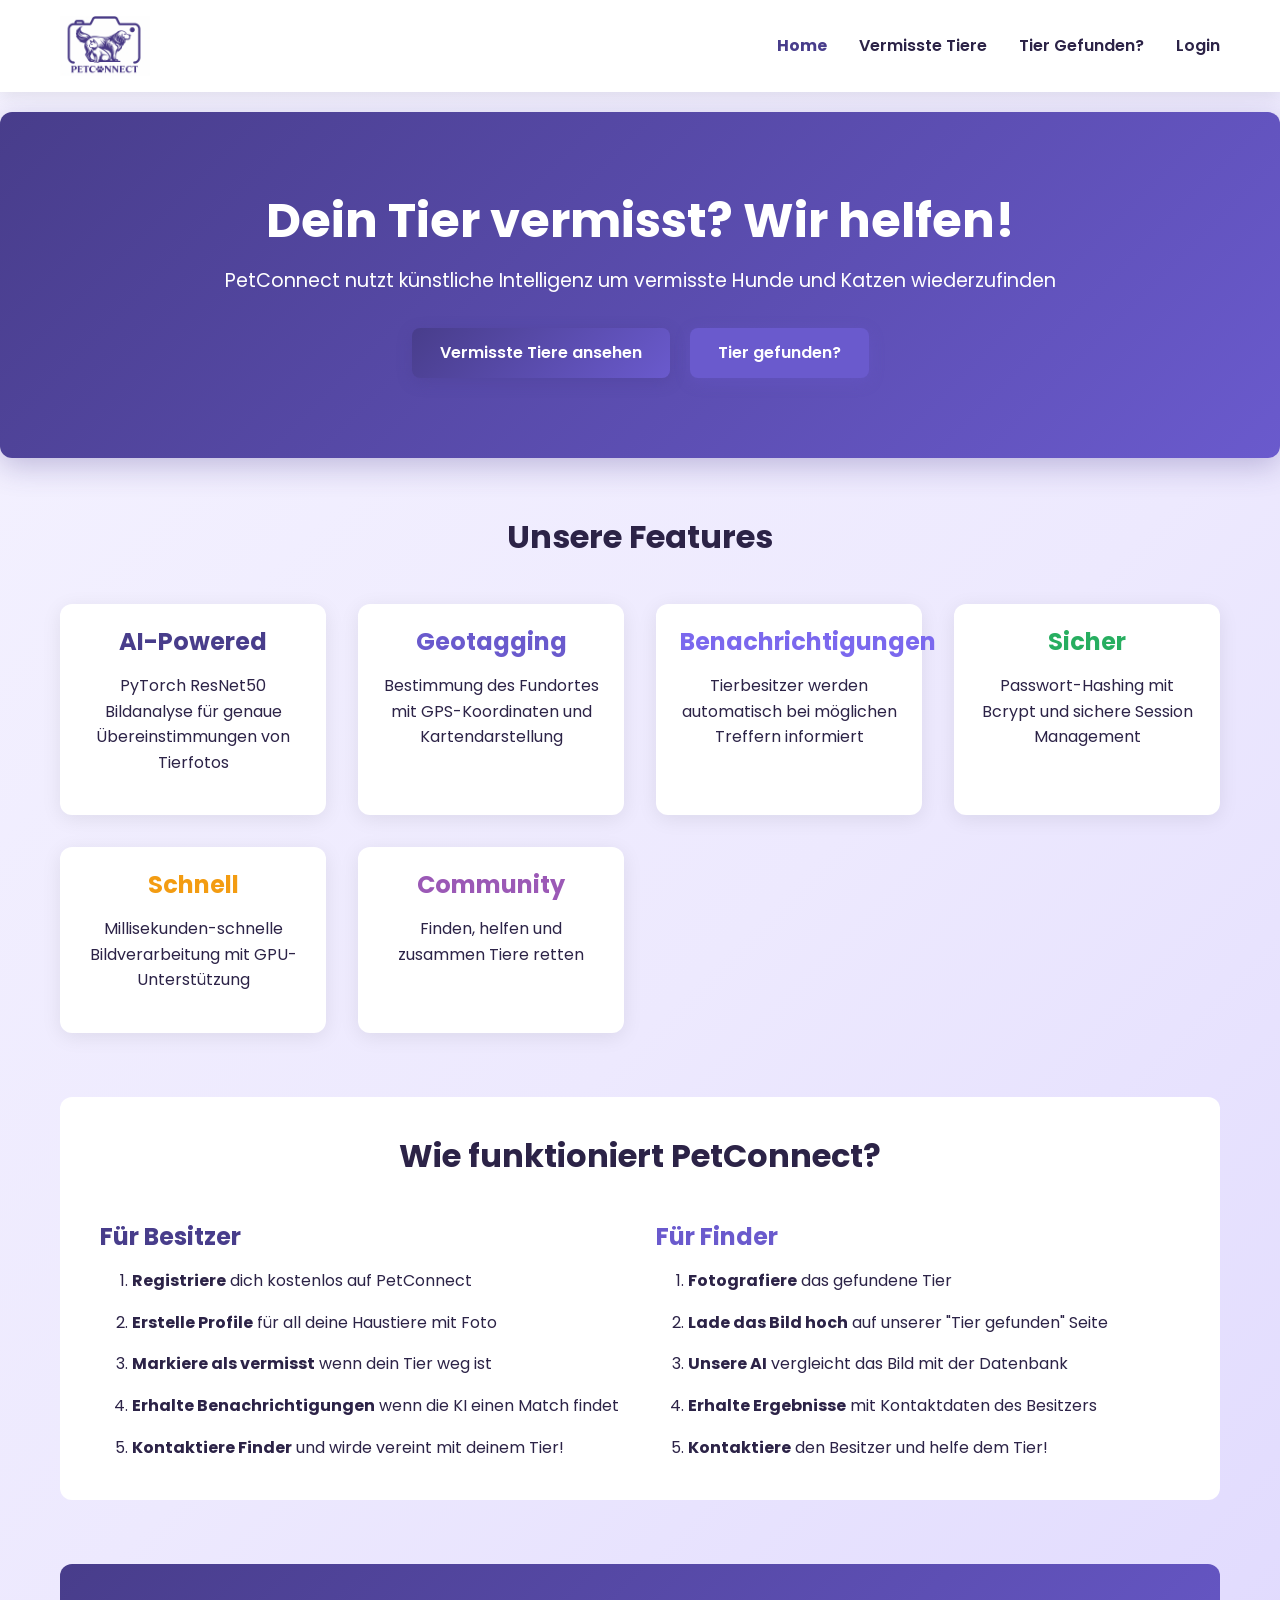
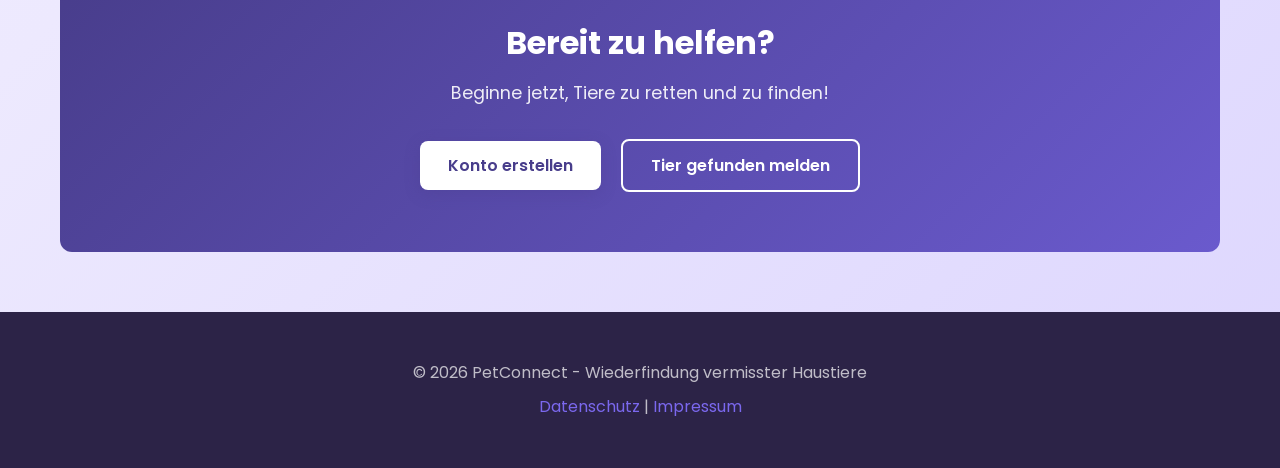
==== frontend/pages/index.html @ 3c63c9ba "Alles" ====
<!DOCTYPE html>
<html lang="de">
<head>
    <meta charset="UTF-8">
    <meta name="viewport" content="width=device-width, initial-scale=1.0">
    <title>Startseite - PetConnect</title>
    <link rel="stylesheet" href="../css/styles.css">
</head>
<body>
    <!-- Navigation -->
    <header>
        <div class="container">
            <nav>
                <div class="logo">
                    <img src="../assets/petconnect-logo.png" alt="PetConnect Logo" class="logo-image">
                </div>
                <ul class="nav-links">
                    <li><a href="index.html" style="color: var(--primary);"><strong>Home</strong></a></li>
                    <li><a href="missing-pets.html">Vermisste Tiere</a></li>
                    <li><a href="found.html">Tier Gefunden?</a></li>
                    <li><a href="login.html">Login</a></li>
                </ul>
            </nav>
        </div>
    </header>

    <!-- Hero Section -->
    <div class="hero">
        <div class="container">
            <h1>Dein Tier vermisst? Wir helfen!</h1>
            <p>PetConnect nutzt künstliche Intelligenz um vermisste Hunde und Katzen wiederzufinden</p>
            <div style="margin-top: 2rem;">
                <a href="missing-pets.html" class="btn btn-primary" style="margin-right: 1rem;">
                    Vermisste Tiere ansehen
                </a>
                <a href="found.html" class="btn btn-secondary">
                    Tier gefunden?
                </a>
            </div>
        </div>
    </div>

    <!-- Features -->
    <main class="container" style="margin-bottom: 60px;">
        <section style="margin-bottom: 4rem;">
            <h2 style="text-align: center; margin-bottom: 3rem;">Unsere Features</h2>
            
            <div class="grid grid-3">
                <div class="card" style="text-align: center;">
                    <h3 style="color: var(--primary); margin-bottom: 1rem;">AI-Powered</h3>
                    <p>PyTorch ResNet50 Bildanalyse für genaue Übereinstimmungen von Tierfotos</p>
                </div>
                
                <div class="card" style="text-align: center;">
                    <h3 style="color: var(--secondary); margin-bottom: 1rem;">Geotagging</h3>
                    <p>Bestimmung des Fundortes mit GPS-Koordinaten und Kartendarstellung</p>
                </div>
                
                <div class="card" style="text-align: center;">
                    <h3 style="color: var(--accent); margin-bottom: 1rem;">Benachrichtigungen</h3>
                    <p>Tierbesitzer werden automatisch bei möglichen Treffern informiert</p>
                </div>
                
                <div class="card" style="text-align: center;">
                    <h3 style="color: var(--success); margin-bottom: 1rem;">Sicher</h3>
                    <p>Passwort-Hashing mit Bcrypt und sichere Session Management</p>
                </div>
                
                <div class="card" style="text-align: center;">
                    <h3 style="color: var(--warning); margin-bottom: 1rem;">Schnell</h3>
                    <p>Millisekunden-schnelle Bildverarbeitung mit GPU-Unterstützung</p>
                </div>
                
                <div class="card" style="text-align: center;">
                    <h3 style="color: #9B59B6; margin-bottom: 1rem;">Community</h3>
                    <p>Finden, helfen und zusammen Tiere retten</p>
                </div>
            </div>
        </section>

        <!-- How it Works -->
        <section style="background: white; padding: 40px; border-radius: 12px; margin-bottom: 4rem;">
            <h2 style="text-align: center; margin-bottom: 3rem;">Wie funktioniert PetConnect?</h2>
            
            <div class="grid grid-2">
                <div>
                    <h3 style="color: var(--primary); margin-bottom: 1rem;">Für Besitzer</h3>
                    <ol style="list-style: decimal; margin-left: 2rem; color: var(--dark);">
                        <li style="margin-bottom: 1rem;">
                            <strong>Registriere</strong> dich kostenlos auf PetConnect
                        </li>
                        <li style="margin-bottom: 1rem;">
                            <strong>Erstelle Profile</strong> für all deine Haustiere mit Foto
                        </li>
                        <li style="margin-bottom: 1rem;">
                            <strong>Markiere als vermisst</strong> wenn dein Tier weg ist
                        </li>
                        <li style="margin-bottom: 1rem;">
                            <strong>Erhalte Benachrichtigungen</strong> wenn die KI einen Match findet
                        </li>
                        <li>
                            <strong>Kontaktiere Finder</strong> und wirde vereint mit deinem Tier!
                        </li>
                    </ol>
                </div>
                
                <div>
                    <h3 style="color: var(--secondary); margin-bottom: 1rem;">Für Finder</h3>
                    <ol style="list-style: decimal; margin-left: 2rem; color: var(--dark);">
                        <li style="margin-bottom: 1rem;">
                            <strong>Fotografiere</strong> das gefundene Tier
                        </li>
                        <li style="margin-bottom: 1rem;">
                            <strong>Lade das Bild hoch</strong> auf unserer "Tier gefunden" Seite
                        </li>
                        <li style="margin-bottom: 1rem;">
                            <strong>Unsere AI</strong> vergleicht das Bild mit der Datenbank
                        </li>
                        <li style="margin-bottom: 1rem;">
                            <strong>Erhalte Ergebnisse</strong> mit Kontaktdaten des Besitzers
                        </li>
                        <li>
                            <strong>Kontaktiere</strong> den Besitzer und helfe dem Tier!
                        </li>
                    </ol>
                </div>
            </div>
        </section>

        <!-- CTA -->
        <section style="background: linear-gradient(135deg, var(--primary) 0%, var(--secondary) 100%); 
                        color: white; padding: 60px 40px; border-radius: 12px; text-align: center;">
            <h2 style="color: white; margin-bottom: 1rem;">Bereit zu helfen?</h2>
            <p style="font-size: 1.1rem; margin-bottom: 2rem; color: rgba(255,255,255,0.9);">
                Beginne jetzt, Tiere zu retten und zu finden!
            </p>
            <div>
                <a href="login.html" class="btn btn-primary" style="background: white; color: var(--primary); margin-right: 1rem;">
                    Konto erstellen
                </a>
                <a href="found.html" class="btn btn-outline" style="border-color: white; color: white;">
                    Tier gefunden melden
                </a>
            </div>
        </section>
    </main>

    <!-- Footer -->
    <footer>
        <p>&copy; 2026 PetConnect - Wiederfindung vermisster Haustiere</p>
        <p><a href="#">Datenschutz</a> | <a href="#">Impressum</a></p>
    </footer>

    <script src="../js/api.js"></script>
</body>
</html>
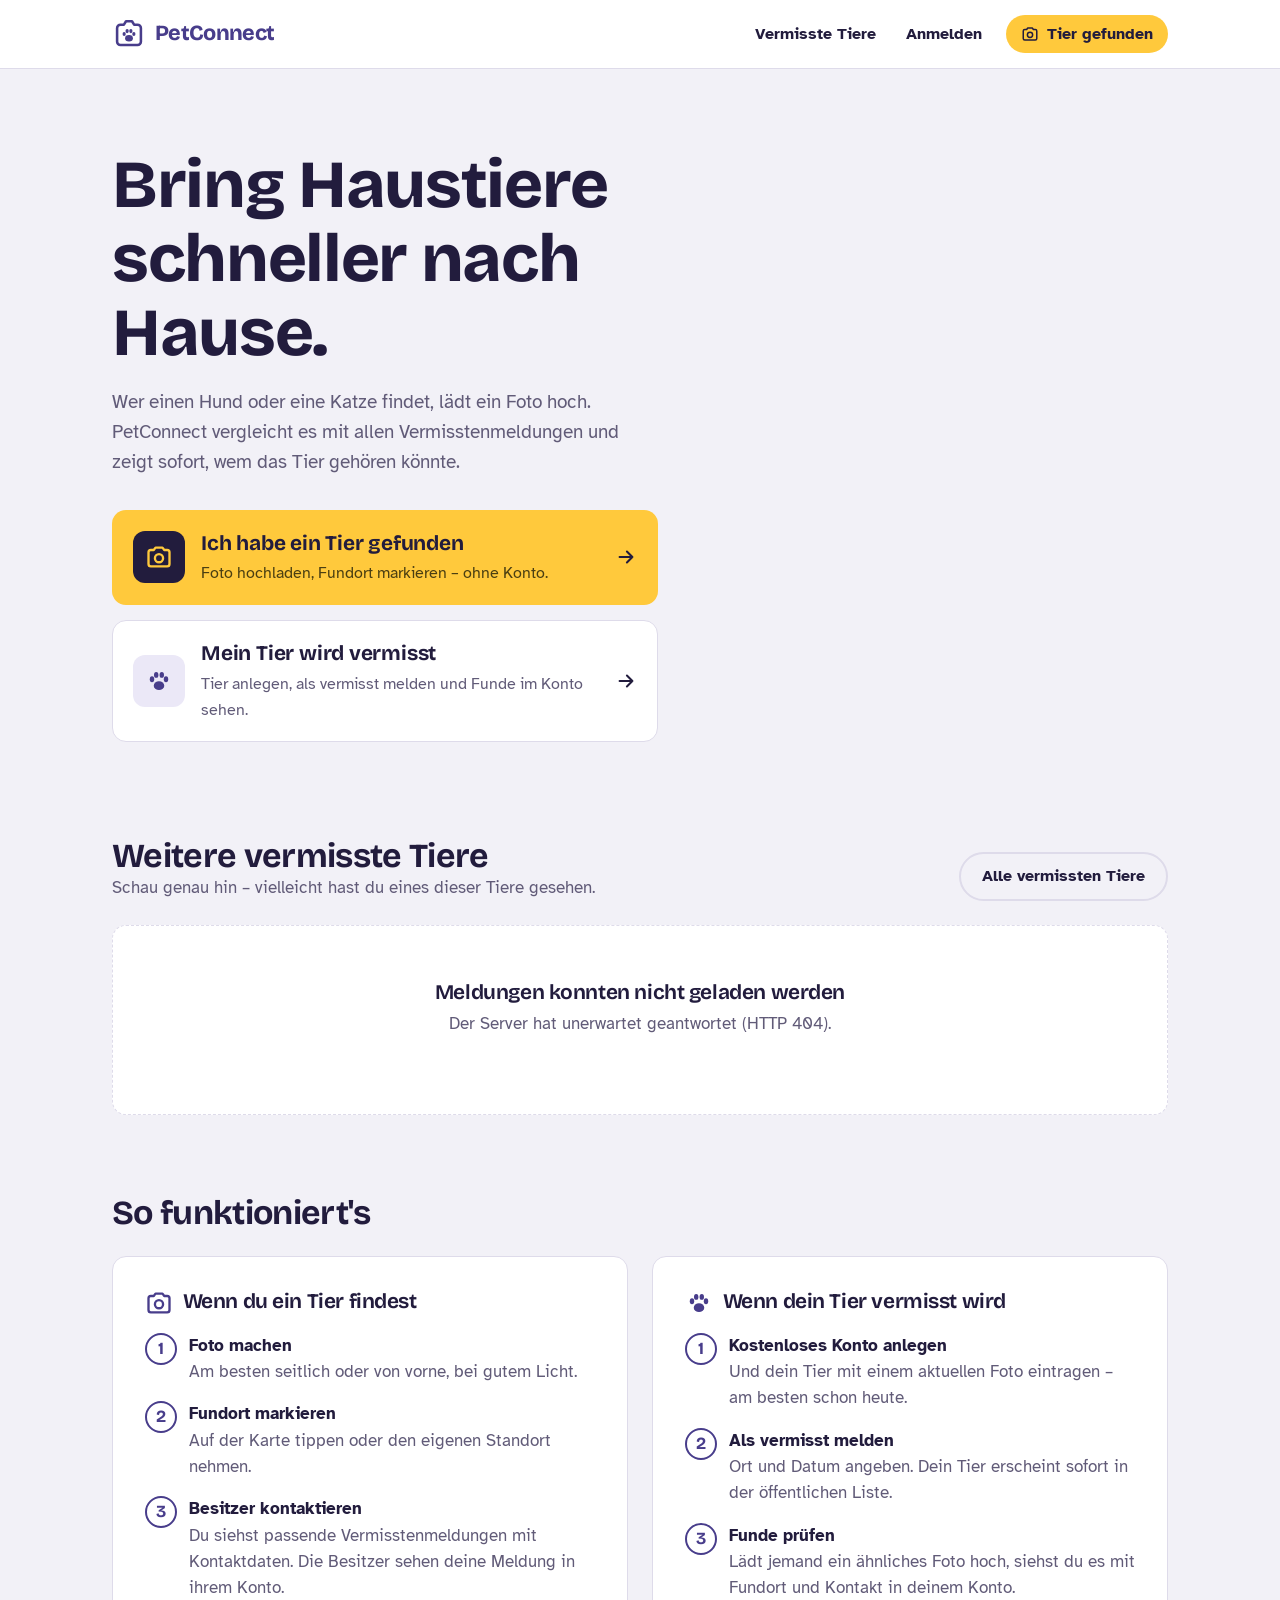
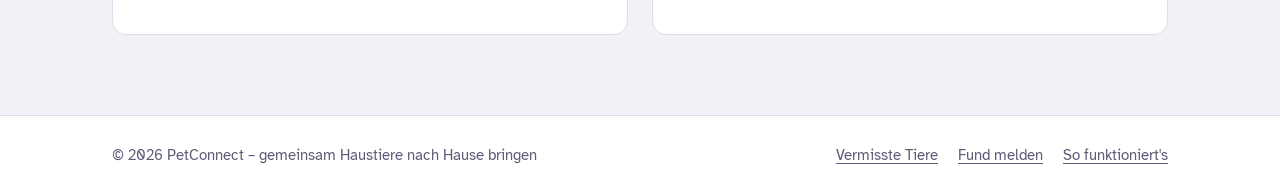
==== commit 1fa63ebf: "Redesign frontend and add owner match view Design - new design system: logo violet + flyer yellow, m" ====
--- a/frontend/pages/index.html
+++ b/frontend/pages/index.html
@@ -3,154 +3,123 @@
 <head>
     <meta charset="UTF-8">
     <meta name="viewport" content="width=device-width, initial-scale=1.0">
-    <title>Startseite - PetConnect</title>
+    <title>PetConnect – vermisste Hunde und Katzen wiederfinden</title>
+    <meta name="description" content="Tier gefunden? Foto hochladen und PetConnect zeigt passende Vermisstenmeldungen. Tier vermisst? Meldung aufgeben und Funde direkt im Konto sehen.">
+    <link rel="icon" href="../assets/favicon.svg" type="image/svg+xml">
     <link rel="stylesheet" href="../css/styles.css">
 </head>
-<body>
-    <!-- Navigation -->
-    <header>
-        <div class="container">
-            <nav>
-                <div class="logo">
-                    <img src="../assets/petconnect-logo.png" alt="PetConnect Logo" class="logo-image">
+<body data-page="home">
+    <main>
+        <section class="hero">
+            <div class="wrap hero-grid">
+                <div>
+                    <h1>Bring Haustiere schneller nach Hause.</h1>
+                    <p class="lead">Wer einen Hund oder eine Katze findet, lädt ein Foto hoch. PetConnect vergleicht es mit allen Vermisstenmeldungen und zeigt sofort, wem das Tier gehören könnte.</p>
+
+                    <div class="paths">
+                        <a class="path path-found" href="found.html">
+                            <svg class="path-icon" viewBox="0 0 24 24" fill="none" stroke="currentColor" stroke-width="2" stroke-linecap="round" stroke-linejoin="round" aria-hidden="true"><path d="M3 8a2 2 0 0 1 2-2h2.5l1.5-2h6l1.5 2H19a2 2 0 0 1 2 2v10a2 2 0 0 1-2 2H5a2 2 0 0 1-2-2z"/><circle cx="12" cy="13" r="3.5"/></svg>
+                            <div>
+                                <strong>Ich habe ein Tier gefunden</strong>
+                                <span>Foto hochladen, Fundort markieren – ohne Konto.</span>
+                            </div>
+                            <svg class="path-arrow" viewBox="0 0 24 24" fill="none" stroke="currentColor" stroke-width="2.2" stroke-linecap="round" stroke-linejoin="round" aria-hidden="true"><path d="M5 12h14M13 6l6 6-6 6"/></svg>
+                        </a>
+                        <a class="path path-missing" href="dashboard.html">
+                            <svg class="path-icon" viewBox="0 0 24 24" fill="currentColor" aria-hidden="true"><ellipse cx="12" cy="16" rx="4.5" ry="3.8"/><ellipse cx="6" cy="10.5" rx="1.9" ry="2.5"/><ellipse cx="9.6" cy="6.8" rx="1.9" ry="2.5"/><ellipse cx="14.4" cy="6.8" rx="1.9" ry="2.5"/><ellipse cx="18" cy="10.5" rx="1.9" ry="2.5"/></svg>
+                            <div>
+                                <strong>Mein Tier wird vermisst</strong>
+                                <span>Tier anlegen, als vermisst melden und Funde im Konto sehen.</span>
+                            </div>
+                            <svg class="path-arrow" viewBox="0 0 24 24" fill="none" stroke="currentColor" stroke-width="2.2" stroke-linecap="round" stroke-linejoin="round" aria-hidden="true"><path d="M5 12h14M13 6l6 6-6 6"/></svg>
+                        </a>
+                    </div>
                 </div>
-                <ul class="nav-links">
-                    <li><a href="index.html" style="color: var(--primary);"><strong>Home</strong></a></li>
-                    <li><a href="missing-pets.html">Vermisste Tiere</a></li>
-                    <li><a href="found.html">Tier Gefunden?</a></li>
-                    <li><a href="login.html">Login</a></li>
-                </ul>
-            </nav>
-        </div>
-    </header>
 
-    <!-- Hero Section -->
-    <div class="hero">
-        <div class="container">
-            <h1>Dein Tier vermisst? Wir helfen!</h1>
-            <p>PetConnect nutzt künstliche Intelligenz um vermisste Hunde und Katzen wiederzufinden</p>
-            <div style="margin-top: 2rem;">
-                <a href="missing-pets.html" class="btn btn-primary" style="margin-right: 1rem;">
-                    Vermisste Tiere ansehen
-                </a>
-                <a href="found.html" class="btn btn-secondary">
-                    Tier gefunden?
-                </a>
-            </div>
-        </div>
-    </div>
-
-    <!-- Features -->
-    <main class="container" style="margin-bottom: 60px;">
-        <section style="margin-bottom: 4rem;">
-            <h2 style="text-align: center; margin-bottom: 3rem;">Unsere Features</h2>
-            
-            <div class="grid grid-3">
-                <div class="card" style="text-align: center;">
-                    <h3 style="color: var(--primary); margin-bottom: 1rem;">AI-Powered</h3>
-                    <p>PyTorch ResNet50 Bildanalyse für genaue Übereinstimmungen von Tierfotos</p>
-                </div>
-                
-                <div class="card" style="text-align: center;">
-                    <h3 style="color: var(--secondary); margin-bottom: 1rem;">Geotagging</h3>
-                    <p>Bestimmung des Fundortes mit GPS-Koordinaten und Kartendarstellung</p>
-                </div>
-                
-                <div class="card" style="text-align: center;">
-                    <h3 style="color: var(--accent); margin-bottom: 1rem;">Benachrichtigungen</h3>
-                    <p>Tierbesitzer werden automatisch bei möglichen Treffern informiert</p>
-                </div>
-                
-                <div class="card" style="text-align: center;">
-                    <h3 style="color: var(--success); margin-bottom: 1rem;">Sicher</h3>
-                    <p>Passwort-Hashing mit Bcrypt und sichere Session Management</p>
-                </div>
-                
-                <div class="card" style="text-align: center;">
-                    <h3 style="color: var(--warning); margin-bottom: 1rem;">Schnell</h3>
-                    <p>Millisekunden-schnelle Bildverarbeitung mit GPU-Unterstützung</p>
-                </div>
-                
-                <div class="card" style="text-align: center;">
-                    <h3 style="color: #9B59B6; margin-bottom: 1rem;">Community</h3>
-                    <p>Finden, helfen und zusammen Tiere retten</p>
+                <div class="hero-board" id="heroBoard" aria-label="Aktuelle Vermisstenmeldungen">
+                    <div class="loading">Aktuelle Meldungen werden geladen …</div>
                 </div>
             </div>
         </section>
 
-        <!-- How it Works -->
-        <section style="background: white; padding: 40px; border-radius: 12px; margin-bottom: 4rem;">
-            <h2 style="text-align: center; margin-bottom: 3rem;">Wie funktioniert PetConnect?</h2>
-            
-            <div class="grid grid-2">
-                <div>
-                    <h3 style="color: var(--primary); margin-bottom: 1rem;">Für Besitzer</h3>
-                    <ol style="list-style: decimal; margin-left: 2rem; color: var(--dark);">
-                        <li style="margin-bottom: 1rem;">
-                            <strong>Registriere</strong> dich kostenlos auf PetConnect
-                        </li>
-                        <li style="margin-bottom: 1rem;">
-                            <strong>Erstelle Profile</strong> für all deine Haustiere mit Foto
-                        </li>
-                        <li style="margin-bottom: 1rem;">
-                            <strong>Markiere als vermisst</strong> wenn dein Tier weg ist
-                        </li>
-                        <li style="margin-bottom: 1rem;">
-                            <strong>Erhalte Benachrichtigungen</strong> wenn die KI einen Match findet
-                        </li>
-                        <li>
-                            <strong>Kontaktiere Finder</strong> und wirde vereint mit deinem Tier!
-                        </li>
-                    </ol>
+        <section class="section">
+            <div class="wrap">
+                <div class="section-head">
+                    <div>
+                        <h2>Weitere vermisste Tiere</h2>
+                        <p class="muted">Schau genau hin – vielleicht hast du eines dieser Tiere gesehen.</p>
+                    </div>
+                    <a class="btn btn-ghost" href="missing-pets.html">Alle vermissten Tiere</a>
                 </div>
-                
-                <div>
-                    <h3 style="color: var(--secondary); margin-bottom: 1rem;">Für Finder</h3>
-                    <ol style="list-style: decimal; margin-left: 2rem; color: var(--dark);">
-                        <li style="margin-bottom: 1rem;">
-                            <strong>Fotografiere</strong> das gefundene Tier
-                        </li>
-                        <li style="margin-bottom: 1rem;">
-                            <strong>Lade das Bild hoch</strong> auf unserer "Tier gefunden" Seite
-                        </li>
-                        <li style="margin-bottom: 1rem;">
-                            <strong>Unsere AI</strong> vergleicht das Bild mit der Datenbank
-                        </li>
-                        <li style="margin-bottom: 1rem;">
-                            <strong>Erhalte Ergebnisse</strong> mit Kontaktdaten des Besitzers
-                        </li>
-                        <li>
-                            <strong>Kontaktiere</strong> den Besitzer und helfe dem Tier!
-                        </li>
-                    </ol>
-                </div>
+                <div class="posters" id="latestPosters"></div>
             </div>
         </section>
 
-        <!-- CTA -->
-        <section style="background: linear-gradient(135deg, var(--primary) 0%, var(--secondary) 100%); 
-                        color: white; padding: 60px 40px; border-radius: 12px; text-align: center;">
-            <h2 style="color: white; margin-bottom: 1rem;">Bereit zu helfen?</h2>
-            <p style="font-size: 1.1rem; margin-bottom: 2rem; color: rgba(255,255,255,0.9);">
-                Beginne jetzt, Tiere zu retten und zu finden!
-            </p>
-            <div>
-                <a href="login.html" class="btn btn-primary" style="background: white; color: var(--primary); margin-right: 1rem;">
-                    Konto erstellen
-                </a>
-                <a href="found.html" class="btn btn-outline" style="border-color: white; color: white;">
-                    Tier gefunden melden
-                </a>
+        <section class="section" id="ablauf">
+            <div class="wrap">
+                <h2 style="margin-bottom: 1.5rem;">So funktioniert's</h2>
+                <div class="flows">
+                    <div class="panel flow">
+                        <h3><svg viewBox="0 0 24 24" fill="none" stroke="currentColor" stroke-width="2" stroke-linecap="round" stroke-linejoin="round" aria-hidden="true"><path d="M3 8a2 2 0 0 1 2-2h2.5l1.5-2h6l1.5 2H19a2 2 0 0 1 2 2v10a2 2 0 0 1-2 2H5a2 2 0 0 1-2-2z"/><circle cx="12" cy="13" r="3.5"/></svg>Wenn du ein Tier findest</h3>
+                        <ol>
+                            <li><div><strong>Foto machen</strong><span>Am besten seitlich oder von vorne, bei gutem Licht.</span></div></li>
+                            <li><div><strong>Fundort markieren</strong><span>Auf der Karte tippen oder den eigenen Standort nehmen.</span></div></li>
+                            <li><div><strong>Besitzer kontaktieren</strong><span>Du siehst passende Vermisstenmeldungen mit Kontaktdaten. Die Besitzer sehen deine Meldung in ihrem Konto.</span></div></li>
+                        </ol>
+                    </div>
+                    <div class="panel flow">
+                        <h3><svg viewBox="0 0 24 24" fill="currentColor" aria-hidden="true"><ellipse cx="12" cy="16" rx="4.5" ry="3.8"/><ellipse cx="6" cy="10.5" rx="1.9" ry="2.5"/><ellipse cx="9.6" cy="6.8" rx="1.9" ry="2.5"/><ellipse cx="14.4" cy="6.8" rx="1.9" ry="2.5"/><ellipse cx="18" cy="10.5" rx="1.9" ry="2.5"/></svg>Wenn dein Tier vermisst wird</h3>
+                        <ol>
+                            <li><div><strong>Kostenloses Konto anlegen</strong><span>Und dein Tier mit einem aktuellen Foto eintragen – am besten schon heute.</span></div></li>
+                            <li><div><strong>Als vermisst melden</strong><span>Ort und Datum angeben. Dein Tier erscheint sofort in der öffentlichen Liste.</span></div></li>
+                            <li><div><strong>Funde prüfen</strong><span>Lädt jemand ein ähnliches Foto hoch, siehst du es mit Fundort und Kontakt in deinem Konto.</span></div></li>
+                        </ol>
+                    </div>
+                </div>
             </div>
         </section>
     </main>
 
-    <!-- Footer -->
-    <footer>
-        <p>&copy; 2026 PetConnect - Wiederfindung vermisster Haustiere</p>
-        <p><a href="#">Datenschutz</a> | <a href="#">Impressum</a></p>
-    </footer>
+    <script src="../js/api.js"></script>
+    <script>
+        let pets = [];
 
-    <script src="../js/api.js"></script>
+        async function loadLatest() {
+            const board = document.getElementById('heroBoard');
+            const grid = document.getElementById('latestPosters');
+            try {
+                const response = await api.get('pets/missing', { limit: 6, offset: 0 });
+                pets = response.pets || [];
+            } catch (e) {
+                board.innerHTML = '';
+                grid.innerHTML = `<div class="empty" style="grid-column: 1/-1"><h3>Meldungen konnten nicht geladen werden</h3><p>${esc(e.message)}</p></div>`;
+                return;
+            }
+
+            if (pets.length === 0) {
+                board.innerHTML = `<div class="empty">${icon('paw')}<h3>Gerade wird kein Tier vermisst</h3><p>Trag dein Tier vorsorglich ein, dann bist du im Ernstfall in einer Minute startklar.</p><a class="btn btn-primary" href="login.html">Konto anlegen</a></div>`;
+                grid.closest('.section').hidden = true;
+                return;
+            }
+
+            board.innerHTML = pets.slice(0, 2).map(posterHTML).join('');
+            // Die ersten zwei hängen schon oben – unten nur weitere Meldungen zeigen
+            const more = pets.slice(2);
+            if (more.length) {
+                grid.innerHTML = more.map(posterHTML).join('');
+            } else {
+                grid.closest('.section').hidden = true;
+            }
+        }
+
+        document.addEventListener('click', (e) => {
+            const poster = e.target.closest('.poster');
+            if (!poster) return;
+            const pet = pets.find(p => String(p.id) === poster.dataset.petId);
+            if (pet) openModal(missingPetDetailHTML(pet));
+        });
+
+        loadLatest();
+    </script>
 </body>
 </html>
--- a/frontend/css/styles.css
+++ b/frontend/css/styles.css
@@ -0,0 +1,833 @@
+/* ==========================================================================
+   PetConnect – Stylesheet
+   Leitmotiv: der Vermisst-Aushang. Violett aus dem Logo als Marke,
+   Flyer-Gelb für die wichtigste Aktion ("Tier gefunden").
+   ========================================================================== */
+
+@font-face {
+    font-family: 'Bricolage Grotesque';
+    src: url('../assets/fonts/bricolage-grotesque-latin-wght-normal.woff2') format('woff2-variations');
+    font-weight: 200 800;
+    font-display: swap;
+}
+@font-face {
+    font-family: 'Atkinson Hyperlegible';
+    src: url('../assets/fonts/atkinson-hyperlegible-latin-400-normal.woff2') format('woff2');
+    font-weight: 400;
+    font-display: swap;
+}
+@font-face {
+    font-family: 'Atkinson Hyperlegible';
+    src: url('../assets/fonts/atkinson-hyperlegible-latin-700-normal.woff2') format('woff2');
+    font-weight: 700;
+    font-display: swap;
+}
+
+:root {
+    --ink: #221c3d;
+    --muted: #615b78;
+    --brand: #483d8b;
+    --brand-deep: #2e2563;
+    --brand-soft: #ebe8f7;
+    --paper: #f2f1f7;
+    --surface: #ffffff;
+    --line: #dedbea;
+    --signal: #ffc93c;
+    --signal-deep: #e5a800;
+    --signal-soft: #fff4d6;
+    --alarm: #c9302f;
+    --alarm-soft: #fbe9e8;
+    --home: #1d7f53;
+    --home-soft: #e3f4eb;
+
+    --font-display: 'Bricolage Grotesque', 'Segoe UI', system-ui, sans-serif;
+    --font-body: 'Atkinson Hyperlegible', 'Segoe UI', system-ui, sans-serif;
+
+    --radius-paper: 4px;
+    --radius-panel: 14px;
+    --radius-pill: 999px;
+    --shadow-paper: 0 1px 0 rgba(34, 28, 61, .06), 0 8px 22px -12px rgba(34, 28, 61, .35);
+    --shadow-float: 0 20px 50px -20px rgba(34, 28, 61, .45);
+
+    --wrap: 1120px;
+    --gutter: clamp(16px, 4vw, 32px);
+}
+
+/* ---------- Basis ---------- */
+*, *::before, *::after { box-sizing: border-box; margin: 0; padding: 0; }
+
+html { -webkit-text-size-adjust: 100%; }
+
+body {
+    font-family: var(--font-body);
+    font-size: 1.0625rem;
+    line-height: 1.55;
+    color: var(--ink);
+    background: var(--paper);
+    min-height: 100vh;
+    display: flex;
+    flex-direction: column;
+}
+
+main { flex: 1; }
+
+img { max-width: 100%; display: block; }
+
+/* hidden-Attribut muss auch gegen display:flex der Komponenten gewinnen */
+[hidden] { display: none !important; }
+
+a { color: var(--brand); text-underline-offset: 3px; }
+a:hover { color: var(--brand-deep); }
+
+h1, h2, h3, h4 {
+    font-family: var(--font-display);
+    line-height: 1.1;
+    letter-spacing: -0.02em;
+    color: var(--ink);
+}
+h1 { font-size: clamp(2.1rem, 5vw, 3.4rem); font-weight: 750; }
+h2 { font-size: clamp(1.6rem, 3vw, 2.1rem); font-weight: 700; }
+h3 { font-size: 1.3rem; font-weight: 650; }
+h4 { font-size: 1.05rem; font-weight: 650; letter-spacing: -0.01em; }
+
+p + p { margin-top: .75em; }
+
+:focus-visible {
+    outline: 3px solid var(--brand);
+    outline-offset: 2px;
+    border-radius: 4px;
+}
+
+.sr-only {
+    position: absolute; width: 1px; height: 1px; overflow: hidden;
+    clip: rect(0 0 0 0); white-space: nowrap;
+}
+
+.wrap { width: 100%; max-width: var(--wrap); margin: 0 auto; padding: 0 var(--gutter); }
+.wrap-narrow { max-width: 760px; }
+
+.muted { color: var(--muted); }
+.lead { font-size: 1.2rem; color: var(--muted); max-width: 58ch; }
+
+/* ---------- Kopfzeile ---------- */
+.site-header {
+    background: var(--surface);
+    border-bottom: 1px solid var(--line);
+    position: sticky;
+    top: 0;
+    z-index: 50;
+}
+.site-header .wrap {
+    display: flex;
+    align-items: center;
+    gap: 1.5rem;
+    min-height: 68px;
+}
+.brand {
+    display: inline-flex;
+    align-items: center;
+    gap: .55rem;
+    text-decoration: none;
+    color: var(--brand);
+    font-family: var(--font-display);
+    font-weight: 750;
+    font-size: 1.35rem;
+    letter-spacing: -0.03em;
+}
+.brand svg { width: 34px; height: 34px; }
+.brand:hover { color: var(--brand-deep); }
+
+.nav {
+    display: flex;
+    align-items: center;
+    gap: .25rem;
+    margin-left: auto;
+}
+.nav a {
+    text-decoration: none;
+    color: var(--ink);
+    font-weight: 700;
+    font-size: .98rem;
+    padding: .5rem .8rem;
+    border-radius: var(--radius-pill);
+}
+.nav a:hover { background: var(--brand-soft); color: var(--brand-deep); }
+.nav a[aria-current="page"] { color: var(--brand); background: var(--brand-soft); }
+.nav .btn { margin-left: .5rem; }
+
+.nav-toggle {
+    display: none;
+    margin-left: auto;
+    background: none;
+    border: 1px solid var(--line);
+    border-radius: 10px;
+    width: 44px; height: 44px;
+    align-items: center; justify-content: center;
+    color: var(--ink);
+    cursor: pointer;
+}
+.nav-toggle svg { width: 22px; height: 22px; }
+
+@media (max-width: 820px) {
+    .nav-toggle { display: inline-flex; }
+    .nav {
+        display: none;
+        position: absolute;
+        top: 68px; left: 0; right: 0;
+        flex-direction: column;
+        align-items: stretch;
+        gap: 0;
+        padding: .5rem var(--gutter) 1rem;
+        background: var(--surface);
+        border-bottom: 1px solid var(--line);
+        box-shadow: var(--shadow-float);
+    }
+    .nav.open { display: flex; }
+    .nav a { padding: .85rem .5rem; border-radius: 8px; }
+    .nav .btn { margin: .5rem 0 0; justify-content: center; }
+}
+
+/* ---------- Fußzeile ---------- */
+.site-footer {
+    margin-top: 5rem;
+    border-top: 1px solid var(--line);
+    background: var(--surface);
+    color: var(--muted);
+    font-size: .95rem;
+}
+.site-footer .wrap {
+    display: flex;
+    flex-wrap: wrap;
+    gap: 1rem 2rem;
+    justify-content: space-between;
+    padding-top: 1.75rem;
+    padding-bottom: 1.75rem;
+}
+.site-footer nav { display: flex; gap: 1.25rem; flex-wrap: wrap; }
+.site-footer a { color: var(--muted); }
+
+/* ---------- Buttons ---------- */
+.btn {
+    display: inline-flex;
+    align-items: center;
+    gap: .5rem;
+    font-family: var(--font-body);
+    font-weight: 700;
+    font-size: 1rem;
+    line-height: 1.2;
+    padding: .8rem 1.3rem;
+    border-radius: var(--radius-pill);
+    border: 2px solid transparent;
+    cursor: pointer;
+    text-decoration: none;
+    transition: background-color .15s, border-color .15s, color .15s;
+    white-space: nowrap;
+}
+.btn svg { width: 1.15em; height: 1.15em; flex-shrink: 0; }
+.btn:disabled { opacity: .55; cursor: not-allowed; }
+
+.btn-primary { background: var(--brand); color: #fff; }
+.btn-primary:hover { background: var(--brand-deep); color: #fff; }
+
+.btn-signal { background: var(--signal); color: var(--ink); }
+.btn-signal:hover { background: var(--signal-deep); color: var(--ink); }
+
+.btn-ghost { background: transparent; color: var(--ink); border-color: var(--line); }
+.btn-ghost:hover { border-color: var(--brand); color: var(--brand); }
+
+.btn-danger { background: var(--alarm); color: #fff; }
+.btn-danger:hover { background: #a42523; color: #fff; }
+
+.btn-home { background: var(--home); color: #fff; }
+.btn-home:hover { background: #155f3e; color: #fff; }
+
+.btn-link {
+    background: none; border: none; padding: .4rem .2rem;
+    color: var(--muted); font-weight: 700;
+}
+.btn-link:hover { color: var(--alarm); }
+
+.btn-sm { padding: .5rem .9rem; font-size: .92rem; }
+.btn-block { width: 100%; justify-content: center; }
+
+.btn .spin {
+    width: 1em; height: 1em;
+    border: 2px solid currentColor;
+    border-right-color: transparent;
+    border-radius: 50%;
+    animation: spin .7s linear infinite;
+}
+@keyframes spin { to { transform: rotate(360deg); } }
+
+/* ---------- Formulare ---------- */
+.field { margin-bottom: 1.25rem; }
+.field > label, .field-label {
+    display: block;
+    font-weight: 700;
+    margin-bottom: .4rem;
+}
+.field .hint { display: block; color: var(--muted); font-size: .92rem; margin-top: .35rem; }
+.optional { font-weight: 400; color: var(--muted); }
+
+input[type="text"], input[type="email"], input[type="password"], input[type="tel"],
+input[type="number"], input[type="date"], input[type="search"], select, textarea {
+    width: 100%;
+    font: inherit;
+    color: var(--ink);
+    background: var(--surface);
+    border: 1.5px solid var(--line);
+    border-radius: 10px;
+    padding: .75rem .9rem;
+    min-height: 48px;
+    transition: border-color .15s, box-shadow .15s;
+}
+textarea { min-height: 110px; resize: vertical; }
+input:focus, select:focus, textarea:focus {
+    outline: none;
+    border-color: var(--brand);
+    box-shadow: 0 0 0 3px rgba(72, 61, 139, .18);
+}
+input::placeholder, textarea::placeholder { color: #9a95ad; }
+
+.field-row { display: grid; grid-template-columns: 1fr 1fr; gap: 0 1rem; }
+@media (max-width: 560px) { .field-row { grid-template-columns: 1fr; } }
+
+/* Auswahl Hund/Katze als große Schalter */
+.choice { display: grid; grid-template-columns: 1fr 1fr; gap: .75rem; }
+.choice input { position: absolute; opacity: 0; pointer-events: none; }
+.choice label {
+    display: flex;
+    align-items: center;
+    gap: .75rem;
+    padding: .9rem 1rem;
+    border: 1.5px solid var(--line);
+    border-radius: 12px;
+    background: var(--surface);
+    font-weight: 700;
+    cursor: pointer;
+}
+.choice label svg { width: 30px; height: 30px; color: var(--brand); }
+.choice input:checked + label {
+    border-color: var(--brand);
+    background: var(--brand-soft);
+    box-shadow: inset 0 0 0 1px var(--brand);
+}
+.choice input:focus-visible + label { outline: 3px solid var(--brand); outline-offset: 2px; }
+
+/* Foto-Upload */
+.dropzone {
+    position: relative;
+    display: flex;
+    flex-direction: column;
+    align-items: center;
+    justify-content: center;
+    text-align: center;
+    gap: .5rem;
+    min-height: 220px;
+    padding: 1.5rem;
+    border: 2px dashed #bdb7d6;
+    border-radius: var(--radius-panel);
+    background: var(--surface);
+    cursor: pointer;
+    transition: border-color .15s, background-color .15s;
+}
+.dropzone:hover, .dropzone.dragover { border-color: var(--brand); background: var(--brand-soft); }
+.dropzone svg { width: 44px; height: 44px; color: var(--brand); }
+.dropzone strong { font-size: 1.1rem; }
+.dropzone input[type="file"] { position: absolute; inset: 0; opacity: 0; cursor: pointer; }
+.dropzone.has-image { padding: 0; border-style: solid; border-color: var(--line); overflow: hidden; }
+.dropzone.has-image img { width: 100%; height: 300px; object-fit: cover; }
+.dropzone .change-photo {
+    position: absolute; right: .75rem; bottom: .75rem;
+    background: rgba(255, 255, 255, .95);
+    border-radius: var(--radius-pill);
+    padding: .45rem .9rem;
+    font-weight: 700;
+    font-size: .9rem;
+    pointer-events: none;
+}
+
+/* ---------- Panels & Abschnitte ---------- */
+.panel {
+    background: var(--surface);
+    border: 1px solid var(--line);
+    border-radius: var(--radius-panel);
+    padding: clamp(1.25rem, 3vw, 2rem);
+}
+.panel + .panel { margin-top: 1.5rem; }
+.panel-title { margin-bottom: 1.25rem; }
+
+.page-head { padding: clamp(2rem, 5vw, 3.5rem) 0 2rem; }
+.page-head h1 { margin-bottom: .6rem; }
+
+.section { margin-top: clamp(3rem, 7vw, 5rem); }
+.section-head {
+    display: flex;
+    align-items: flex-end;
+    justify-content: space-between;
+    gap: 1rem;
+    flex-wrap: wrap;
+    margin-bottom: 1.5rem;
+}
+
+/* Schritte eines Formulars */
+.step { display: grid; grid-template-columns: 2.25rem 1fr; gap: 0 1rem; }
+.step + .step { margin-top: 2rem; padding-top: 2rem; border-top: 1px solid var(--line); }
+.step-num {
+    width: 2.25rem; height: 2.25rem;
+    border-radius: 50%;
+    background: var(--brand);
+    color: #fff;
+    font-family: var(--font-display);
+    font-weight: 700;
+    display: flex; align-items: center; justify-content: center;
+}
+.step h3 { margin: .2rem 0 .3rem; }
+.step > div > .muted { margin-bottom: 1rem; }
+@media (max-width: 560px) {
+    .step { grid-template-columns: 1fr; }
+    .step-num { margin-bottom: .6rem; }
+}
+
+/* ---------- Status-Pillen ---------- */
+.status {
+    display: inline-flex;
+    align-items: center;
+    gap: .35rem;
+    font-size: .85rem;
+    font-weight: 700;
+    padding: .25rem .65rem;
+    border-radius: var(--radius-pill);
+}
+.status::before { content: ''; width: .5rem; height: .5rem; border-radius: 50%; background: currentColor; }
+.status-missing { color: var(--alarm); background: var(--alarm-soft); }
+.status-home { color: var(--home); background: var(--home-soft); }
+
+/* ---------- Der Vermisst-Aushang ---------- */
+.posters {
+    display: grid;
+    grid-template-columns: repeat(auto-fill, minmax(250px, 1fr));
+    gap: 1.75rem;
+}
+.poster {
+    position: relative;
+    display: flex;
+    flex-direction: column;
+    background: var(--surface);
+    border-radius: var(--radius-paper);
+    box-shadow: var(--shadow-paper);
+    text-align: left;
+    font: inherit;
+    color: inherit;
+    border: none;
+    padding: 0;
+    cursor: pointer;
+}
+/* Klebestreifen oben */
+.poster::before {
+    content: '';
+    position: absolute;
+    top: -9px; left: 50%;
+    width: 74px; height: 20px;
+    transform: translateX(-50%) rotate(-2deg);
+    background: rgba(255, 201, 60, .75);
+    border-radius: 2px;
+}
+.poster:hover { box-shadow: 0 1px 0 rgba(34, 28, 61, .06), 0 14px 30px -12px rgba(34, 28, 61, .45); }
+.poster-head {
+    font-family: var(--font-display);
+    font-weight: 800;
+    font-size: 1.9rem;
+    letter-spacing: .06em;
+    color: var(--alarm);
+    text-align: center;
+    padding: 1.1rem 1rem .5rem;
+    line-height: 1;
+}
+.poster-photo {
+    margin: 0 1rem;
+    aspect-ratio: 4 / 3;
+    background: var(--brand-soft);
+    border-radius: 2px;
+    overflow: hidden;
+}
+.poster-photo img { width: 100%; height: 100%; object-fit: cover; }
+.poster-body { padding: .9rem 1rem 1rem; flex: 1; }
+.poster-name { font-family: var(--font-display); font-weight: 750; font-size: 1.5rem; line-height: 1.1; }
+.poster-meta { color: var(--muted); margin-top: .15rem; }
+.poster-where {
+    display: flex; gap: .4rem; align-items: flex-start;
+    margin-top: .6rem; font-size: .95rem;
+}
+.poster-where svg { width: 1.1em; height: 1.1em; margin-top: .15em; color: var(--alarm); flex-shrink: 0; }
+.poster-reward {
+    display: inline-block;
+    margin-top: .6rem;
+    background: var(--signal-soft);
+    border: 1px solid var(--signal);
+    padding: .15rem .55rem;
+    border-radius: 4px;
+    font-weight: 700;
+    font-size: .92rem;
+}
+/* Abreißzettel */
+.poster-tabs {
+    display: flex;
+    border-top: 2px dashed var(--line);
+    height: 112px;
+    overflow: hidden;
+}
+.poster-tabs span {
+    flex: 1;
+    writing-mode: vertical-rl;
+    transform: rotate(180deg);
+    text-align: center;
+    font-size: .72rem;
+    font-weight: 700;
+    color: var(--muted);
+    padding: .4rem 0;
+    white-space: nowrap;
+    overflow: hidden;
+    text-overflow: ellipsis;
+}
+.poster-tabs span + span { border-right: 1px dashed var(--line); }
+/* ein Zettel ist schon abgerissen */
+.poster-tabs span:nth-child(3) { visibility: hidden; }
+
+/* ---------- Tierliste im Dashboard ---------- */
+.pet-list { display: grid; gap: 1rem; }
+.pet-row {
+    display: grid;
+    grid-template-columns: 96px 1fr auto;
+    gap: 1.25rem;
+    align-items: center;
+    background: var(--surface);
+    border: 1px solid var(--line);
+    border-radius: var(--radius-panel);
+    padding: 1rem;
+}
+.pet-row img { width: 96px; height: 96px; object-fit: cover; border-radius: 10px; background: var(--brand-soft); }
+.pet-row h3 { display: flex; align-items: center; gap: .6rem; flex-wrap: wrap; }
+.pet-row .actions { display: flex; gap: .5rem; flex-wrap: wrap; justify-content: flex-end; }
+@media (max-width: 680px) {
+    .pet-row { grid-template-columns: 72px 1fr; }
+    .pet-row img { width: 72px; height: 72px; }
+    .pet-row .actions { grid-column: 1 / -1; justify-content: flex-start; }
+}
+
+/* Fundmeldungen für Besitzer */
+.match-alert {
+    background: var(--signal-soft);
+    border: 1.5px solid var(--signal);
+    border-radius: var(--radius-panel);
+    padding: clamp(1.25rem, 3vw, 1.75rem);
+}
+.match-alert > h2 { margin-bottom: .4rem; }
+.match {
+    display: grid;
+    grid-template-columns: 140px 1fr;
+    gap: 1.25rem;
+    background: var(--surface);
+    border-radius: 12px;
+    padding: 1rem;
+    margin-top: 1rem;
+}
+.match img { width: 140px; height: 140px; object-fit: cover; border-radius: 8px; background: var(--brand-soft); }
+.match h3 { margin-bottom: .25rem; }
+.match dl { display: grid; grid-template-columns: auto 1fr; gap: .2rem .9rem; margin-top: .6rem; font-size: .97rem; }
+.match dt { color: var(--muted); }
+.match dd { overflow-wrap: anywhere; }
+@media (max-width: 560px) {
+    .match { grid-template-columns: 1fr; }
+    .match img { width: 100%; height: 220px; }
+}
+
+/* Ähnlichkeits-Balken */
+.similarity { display: flex; align-items: center; gap: .75rem; margin-top: .4rem; }
+.similarity-bar { flex: 1; max-width: 220px; height: 8px; border-radius: 4px; background: var(--line); overflow: hidden; }
+.similarity-bar i { display: block; height: 100%; background: var(--brand); border-radius: 4px; }
+.similarity b { font-family: var(--font-display); font-size: 1.15rem; }
+
+/* ---------- Karte ---------- */
+.map {
+    height: 340px;
+    border-radius: 12px;
+    border: 1.5px solid var(--line);
+    background: var(--brand-soft);
+    z-index: 1;
+}
+.map-bar {
+    display: flex;
+    flex-wrap: wrap;
+    align-items: center;
+    justify-content: space-between;
+    gap: .75rem;
+    margin-bottom: .75rem;
+}
+.map-status { font-size: .95rem; color: var(--muted); display: flex; gap: .4rem; align-items: center; }
+.map-status svg { width: 1.1em; height: 1.1em; }
+.map-status.set { color: var(--home); font-weight: 700; }
+.map-status.error { color: var(--alarm); font-weight: 700; }
+
+/* ---------- Meldungen (Toasts) ---------- */
+.toasts {
+    position: fixed;
+    bottom: 1.25rem;
+    left: 50%;
+    transform: translateX(-50%);
+    z-index: 1000;
+    display: flex;
+    flex-direction: column;
+    gap: .5rem;
+    width: min(520px, calc(100% - 2rem));
+}
+.toast {
+    display: flex;
+    align-items: flex-start;
+    gap: .75rem;
+    background: var(--ink);
+    color: #fff;
+    padding: .9rem 1rem;
+    border-radius: 12px;
+    box-shadow: var(--shadow-float);
+    animation: toast-in .2s ease-out;
+}
+.toast svg { width: 1.3em; height: 1.3em; flex-shrink: 0; margin-top: .1em; }
+.toast-success svg { color: #6fe0a6; }
+.toast-error svg { color: #ff8f8c; }
+.toast-info svg { color: var(--signal); }
+.toast span { flex: 1; }
+.toast button {
+    background: none; border: none; color: #fff; opacity: .7;
+    cursor: pointer; font-size: 1.3rem; line-height: 1;
+}
+@keyframes toast-in { from { opacity: 0; transform: translateY(8px); } }
+
+/* Hinweisbox im Seitenfluss */
+.note {
+    display: flex;
+    gap: .75rem;
+    padding: 1rem 1.1rem;
+    border-radius: 12px;
+    background: var(--brand-soft);
+    font-size: .97rem;
+}
+.note svg { width: 1.3em; height: 1.3em; flex-shrink: 0; color: var(--brand); margin-top: .1em; }
+.note-warn { background: var(--signal-soft); }
+.note-warn svg { color: var(--signal-deep); }
+
+/* ---------- Modal ---------- */
+.modal {
+    position: fixed;
+    inset: 0;
+    z-index: 900;
+    display: none;
+    align-items: flex-start;
+    justify-content: center;
+    padding: 5vh 1rem;
+    background: rgba(34, 28, 61, .55);
+    overflow-y: auto;
+}
+.modal.open { display: flex; }
+.modal-dialog {
+    position: relative;
+    width: 100%;
+    max-width: 640px;
+    background: var(--surface);
+    border-radius: var(--radius-panel);
+    box-shadow: var(--shadow-float);
+    overflow: hidden;
+}
+.modal-close {
+    position: absolute;
+    top: .75rem; right: .75rem;
+    width: 40px; height: 40px;
+    border-radius: 50%;
+    border: none;
+    background: rgba(255, 255, 255, .92);
+    color: var(--ink);
+    cursor: pointer;
+    display: flex; align-items: center; justify-content: center;
+    z-index: 2;
+}
+.modal-close svg { width: 20px; height: 20px; }
+.modal-photo { width: 100%; height: 320px; object-fit: cover; background: var(--brand-soft); }
+.modal-body { padding: 1.5rem; }
+.facts { display: grid; grid-template-columns: auto 1fr; gap: .35rem 1.25rem; margin: 1rem 0; }
+.facts dt { color: var(--muted); }
+.facts dd { font-weight: 700; overflow-wrap: anywhere; }
+
+/* ---------- Zustände ---------- */
+.loading {
+    display: flex; flex-direction: column; align-items: center; gap: .75rem;
+    padding: 3rem 1rem; color: var(--muted);
+}
+.loading::before {
+    content: '';
+    width: 36px; height: 36px;
+    border: 3px solid var(--line);
+    border-top-color: var(--brand);
+    border-radius: 50%;
+    animation: spin .8s linear infinite;
+}
+.empty {
+    text-align: center;
+    padding: clamp(2rem, 6vw, 3.5rem) 1.5rem;
+    background: var(--surface);
+    border: 1.5px dashed var(--line);
+    border-radius: var(--radius-panel);
+}
+.empty svg { width: 48px; height: 48px; color: var(--brand); margin: 0 auto 1rem; }
+.empty h3 { margin-bottom: .4rem; }
+.empty p { color: var(--muted); max-width: 46ch; margin: 0 auto 1.25rem; }
+
+/* ---------- Startseite ---------- */
+.hero { padding: clamp(2.5rem, 7vw, 5rem) 0 1rem; }
+.hero-grid { display: grid; grid-template-columns: 1.1fr .9fr; gap: clamp(2rem, 5vw, 4rem); align-items: center; }
+.hero h1 { font-size: clamp(2.4rem, 6vw, 4.2rem); margin-bottom: 1.1rem; }
+.hero .lead { margin-bottom: 2rem; }
+.paths { display: grid; gap: .9rem; }
+.path {
+    display: grid;
+    grid-template-columns: 52px 1fr auto;
+    align-items: center;
+    gap: 1rem;
+    padding: 1.1rem 1.25rem;
+    border-radius: var(--radius-panel);
+    text-decoration: none;
+    color: var(--ink);
+    border: 1.5px solid transparent;
+}
+.path svg.path-icon { width: 52px; height: 52px; padding: 12px; border-radius: 12px; }
+.path svg.path-arrow { width: 22px; height: 22px; }
+.path strong { display: block; font-family: var(--font-display); font-size: 1.3rem; font-weight: 700; letter-spacing: -0.01em; }
+.path span { color: var(--muted); font-size: .97rem; }
+.path-found { background: var(--signal); }
+.path-found svg.path-icon { background: var(--ink); color: var(--signal); }
+.path-found span { color: #4b3f12; }
+.path-found:hover { background: var(--signal-deep); color: var(--ink); }
+.path-missing { background: var(--surface); border-color: var(--line); }
+.path-missing svg.path-icon { background: var(--brand-soft); color: var(--brand); }
+.path-missing:hover { border-color: var(--brand); color: var(--ink); }
+
+.hero-board { position: relative; min-height: 420px; }
+.hero-board .poster { position: absolute; width: min(270px, 70%); cursor: pointer; }
+.hero-board .poster:nth-child(1) { top: 0; left: 4%; transform: rotate(-3deg); }
+.hero-board .poster:nth-child(2) { top: 50px; right: 2%; transform: rotate(2.5deg); }
+.hero-board .poster:nth-child(3) { display: none; }
+.hero-board .empty { position: static; }
+@media (max-width: 900px) {
+    .hero-grid { grid-template-columns: 1fr; }
+    .hero-board { min-height: 0; }
+    .hero-board .poster { position: relative; width: 100%; transform: none !important; top: auto !important; left: auto !important; right: auto !important; }
+    .hero-board .poster:nth-child(2) { display: none; }
+}
+
+.flows { display: grid; grid-template-columns: 1fr 1fr; gap: 1.5rem; align-items: start; }
+.flows > .panel { margin-top: 0; }
+@media (max-width: 760px) { .flows { grid-template-columns: 1fr; } }
+.flow h3 { margin-bottom: 1rem; display: flex; align-items: center; gap: .6rem; }
+.flow h3 svg { width: 28px; height: 28px; color: var(--brand); }
+.flow ol { list-style: none; counter-reset: flow; display: grid; gap: 1rem; }
+.flow li { counter-increment: flow; display: grid; grid-template-columns: 2rem 1fr; gap: .75rem; }
+.flow li::before {
+    content: counter(flow);
+    width: 2rem; height: 2rem;
+    border-radius: 50%;
+    border: 2px solid var(--brand);
+    color: var(--brand);
+    font-family: var(--font-display);
+    font-weight: 700;
+    display: flex; align-items: center; justify-content: center;
+}
+.flow li strong { display: block; }
+.flow li span { color: var(--muted); }
+
+/* ---------- Login ---------- */
+.auth {
+    display: grid;
+    grid-template-columns: 1fr 1fr;
+    min-height: 100vh;
+}
+.auth-side {
+    background: var(--brand);
+    color: #fff;
+    padding: clamp(2rem, 5vw, 4rem);
+    display: flex;
+    flex-direction: column;
+    justify-content: space-between;
+    gap: 2rem;
+}
+.auth-side .brand { color: #fff; }
+.auth-side h2 { color: #fff; font-size: clamp(1.8rem, 3.5vw, 2.6rem); max-width: 16ch; }
+.auth-side p { color: #d9d4f3; max-width: 40ch; margin-top: 1rem; }
+.auth-side .logo-card {
+    background: #fff;
+    border-radius: var(--radius-panel);
+    padding: 1.5rem;
+    max-width: 340px;
+}
+.auth-main { display: flex; align-items: center; justify-content: center; padding: clamp(2rem, 5vw, 4rem) var(--gutter); }
+.auth-form { width: 100%; max-width: 420px; }
+.auth-form h1 { font-size: 2rem; margin-bottom: .4rem; }
+.auth-form [role="tabpanel"] > p { margin-bottom: 1.75rem; }
+.tabs { display: flex; gap: .25rem; background: var(--brand-soft); padding: .3rem; border-radius: var(--radius-pill); margin-bottom: 2rem; }
+.tabs button {
+    flex: 1;
+    border: none;
+    background: none;
+    padding: .65rem;
+    border-radius: var(--radius-pill);
+    font: inherit;
+    font-weight: 700;
+    color: var(--muted);
+    cursor: pointer;
+}
+.tabs button[aria-selected="true"] { background: var(--surface); color: var(--brand); box-shadow: 0 1px 4px rgba(34, 28, 61, .15); }
+.form-error {
+    background: var(--alarm-soft);
+    color: var(--alarm);
+    padding: .75rem 1rem;
+    border-radius: 10px;
+    font-weight: 700;
+    margin-bottom: 1rem;
+}
+@media (max-width: 860px) {
+    .auth { grid-template-columns: 1fr; }
+    .auth-side { padding-bottom: 2rem; }
+    .auth-side .logo-card { display: none; }
+}
+
+/* ---------- Layout-Helfer ---------- */
+.two-col { display: grid; grid-template-columns: minmax(0, 1.6fr) minmax(0, 1fr); gap: 1.5rem; align-items: start; }
+@media (max-width: 900px) { .two-col { grid-template-columns: 1fr; } }
+
+.form-actions { display: flex; gap: .75rem; justify-content: flex-end; flex-wrap: wrap; margin-top: 2rem; }
+
+.filters { display: flex; gap: .75rem; flex-wrap: wrap; align-items: center; margin-bottom: 2rem; }
+.filters .search { flex: 1; min-width: 220px; position: relative; }
+.filters .search svg { position: absolute; left: .9rem; top: 50%; transform: translateY(-50%); width: 20px; height: 20px; color: var(--muted); }
+.filters .search input { padding-left: 2.6rem; }
+.chips { display: flex; gap: .4rem; }
+.chips button {
+    font: inherit; font-weight: 700; font-size: .95rem;
+    padding: .6rem 1rem;
+    border-radius: var(--radius-pill);
+    border: 1.5px solid var(--line);
+    background: var(--surface);
+    color: var(--ink);
+    cursor: pointer;
+    min-height: 44px;
+}
+.chips button[aria-pressed="true"] { background: var(--ink); border-color: var(--ink); color: #fff; }
+
+.center { text-align: center; }
+.mt-1 { margin-top: 1rem; }
+.mt-2 { margin-top: 2rem; }
+
+@media (prefers-reduced-motion: reduce) {
+    *, *::before, *::after { animation-duration: .01ms !important; animation-iteration-count: 1 !important; transition-duration: .01ms !important; }
+}
+
+/* Leaflet: Marker-Popup an Schrift anpassen */
+.leaflet-container { font-family: var(--font-body); }
